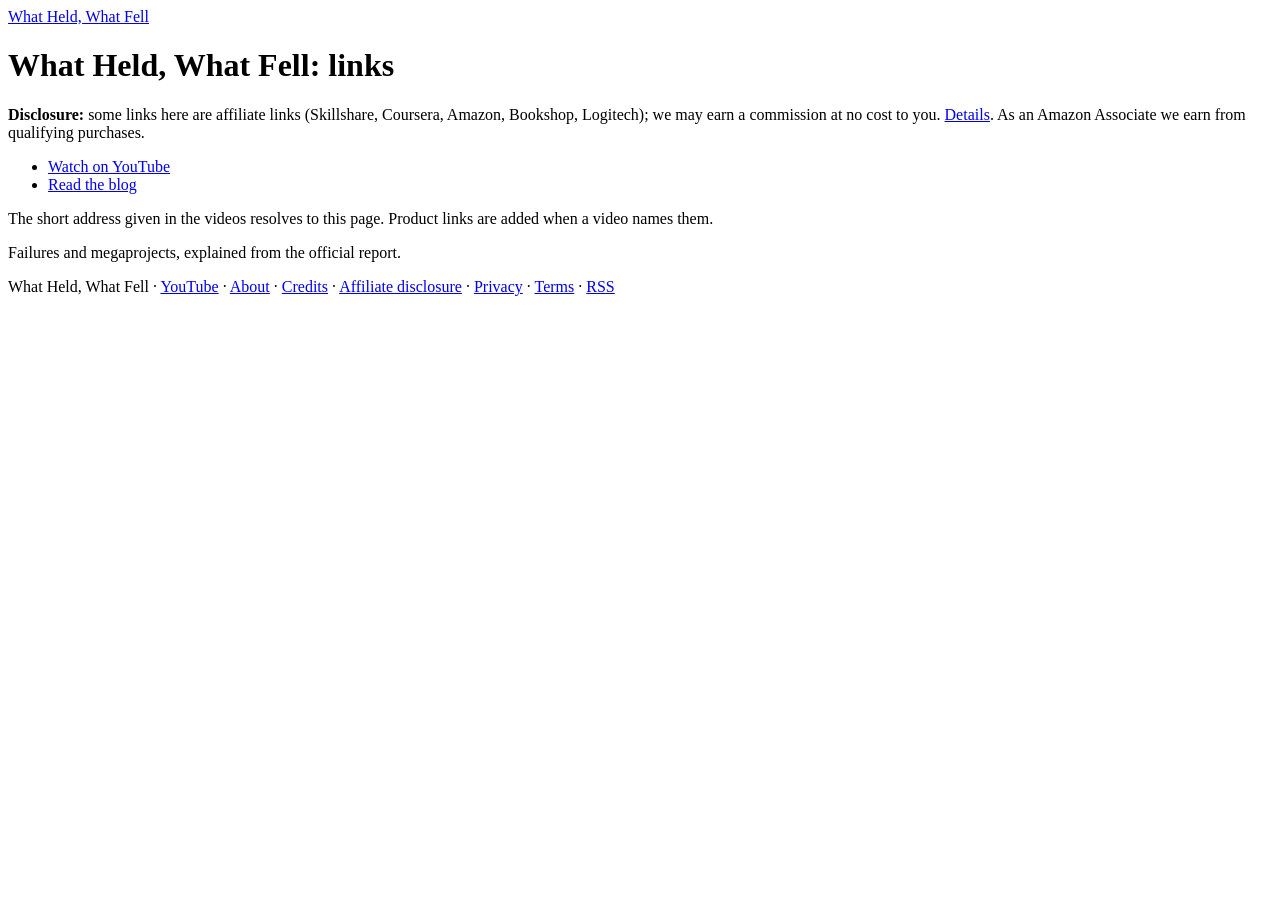
==== go/index.html @ d9c7eddd "Launch whatheldwhatfell.visionmediachannels.com" ====
<!doctype html>
<html lang="en">
<head>
<meta charset="utf-8">
<meta name="viewport" content="width=device-width, initial-scale=1">
<title>Links · What Held, What Fell</title>
<meta name="description" content="Every What Held, What Fell link in one place: channel, blog and the products named in the videos.">
<link rel="canonical" href="https://whatheldwhatfell.visionmediachannels.com/go/">
<meta property="og:site_name" content="What Held, What Fell">
<meta property="og:type" content="website">
<meta property="og:title" content="Links · What Held, What Fell">
<meta property="og:description" content="Every What Held, What Fell link in one place: channel, blog and the products named in the videos.">
<meta property="og:url" content="https://whatheldwhatfell.visionmediachannels.com/go/">
<meta property="og:image" content="https://whatheldwhatfell.visionmediachannels.com/images/site-header.png">
<meta name="twitter:card" content="summary_large_image">
<link rel="alternate" type="application/rss+xml" title="What Held, What Fell" href="https://whatheldwhatfell.visionmediachannels.com/feed.xml">
<link rel="icon" type="image/png" sizes="32x32" href="https://whatheldwhatfell.visionmediachannels.com/favicon-32.png">
<link rel="icon" type="image/png" sizes="512x512" href="https://whatheldwhatfell.visionmediachannels.com/favicon-512.png">
<link rel="preconnect" href="https://fonts.googleapis.com">
<link rel="preconnect" href="https://fonts.gstatic.com" crossorigin>
<link rel="stylesheet" href="https://fonts.googleapis.com/css2?family=Space+Grotesk:wght@400;700&amp;family=Roboto+Mono:wght@400;700&amp;display=swap">
<link rel="stylesheet" href="https://whatheldwhatfell.visionmediachannels.com/style.css">

</head>
<body>
<header class="site"><a href="https://whatheldwhatfell.visionmediachannels.com/">What Held, What Fell</a></header>
<main>
<h1>What Held, What Fell: links</h1><aside class="disclosure"><strong>Disclosure:</strong> some links here are affiliate links (Skillshare, Coursera, Amazon, Bookshop, Logitech); we may earn a commission at no cost to you. <a href="https://whatheldwhatfell.visionmediachannels.com/affiliate-disclosure/">Details</a>. As an Amazon Associate we earn from qualifying purchases.</aside><ul class="posts"><li><a href="https://www.youtube.com/@whatheldwhatfell">Watch on YouTube</a></li><li><a href="https://whatheldwhatfell.visionmediachannels.com/">Read the blog</a></li></ul><p class="meta">The short address given in the videos resolves to this page. Product links are added when a video names them.</p>
</main>
<footer><p>Failures and megaprojects, explained from the official report.</p><p>What Held, What Fell · <a href="https://www.youtube.com/@whatheldwhatfell">YouTube</a> · <a href="https://whatheldwhatfell.visionmediachannels.com/about/">About</a> · <a href="https://whatheldwhatfell.visionmediachannels.com/credits/">Credits</a> · <a href="https://whatheldwhatfell.visionmediachannels.com/affiliate-disclosure/">Affiliate disclosure</a> · <a href="https://whatheldwhatfell.visionmediachannels.com/privacy/">Privacy</a> · <a href="https://whatheldwhatfell.visionmediachannels.com/terms/">Terms</a> · <a href="https://whatheldwhatfell.visionmediachannels.com/feed.xml">RSS</a></p></footer>
</body>
</html>
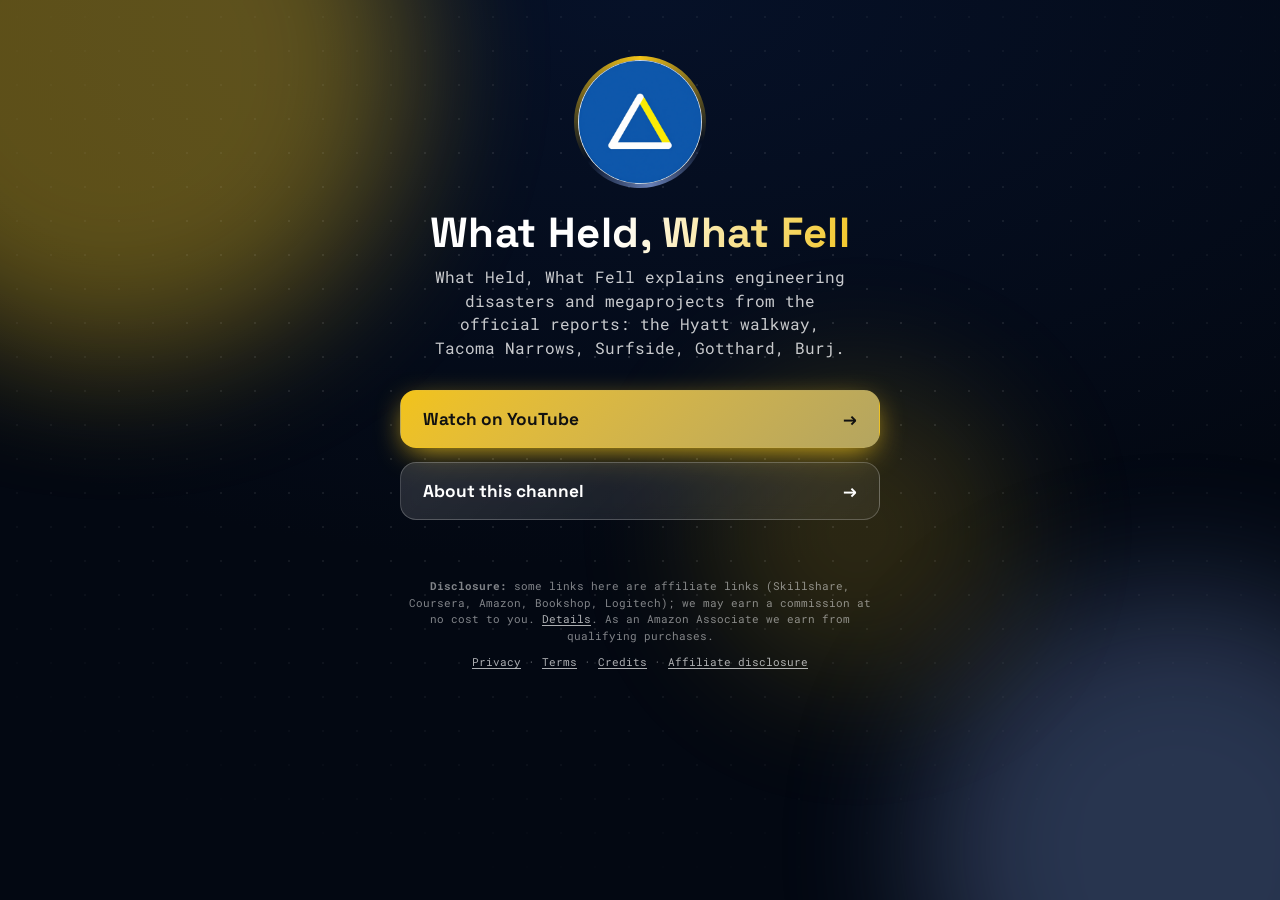
==== commit 786b64c7: "Animated link hub at host root" ====
--- a/go/index.html
+++ b/go/index.html
@@ -3,30 +3,76 @@
 <head>
 <meta charset="utf-8">
 <meta name="viewport" content="width=device-width, initial-scale=1">
-<title>Links · What Held, What Fell</title>
-<meta name="description" content="Every What Held, What Fell link in one place: channel, blog and the products named in the videos.">
-<link rel="canonical" href="https://whatheldwhatfell.visionmediachannels.com/go/">
+<title>What Held, What Fell · Links</title>
+<meta name="description" content="What Held, What Fell explains engineering disasters and megaprojects from the official reports: the Hyatt walkway, Tacoma Narrows, Surfside, Gotthard, Burj.">
+<link rel="canonical" href="https://whatheldwhatfell.visionmediachannels.com/">
 <meta property="og:site_name" content="What Held, What Fell">
 <meta property="og:type" content="website">
-<meta property="og:title" content="Links · What Held, What Fell">
-<meta property="og:description" content="Every What Held, What Fell link in one place: channel, blog and the products named in the videos.">
-<meta property="og:url" content="https://whatheldwhatfell.visionmediachannels.com/go/">
+<meta property="og:title" content="What Held, What Fell">
+<meta property="og:description" content="What Held, What Fell explains engineering disasters and megaprojects from the official reports: the Hyatt walkway, Tacoma Narrows, Surfside, Gotthard, Burj.">
+<meta property="og:url" content="https://whatheldwhatfell.visionmediachannels.com/">
 <meta property="og:image" content="https://whatheldwhatfell.visionmediachannels.com/images/site-header.png">
 <meta name="twitter:card" content="summary_large_image">
-<link rel="alternate" type="application/rss+xml" title="What Held, What Fell" href="https://whatheldwhatfell.visionmediachannels.com/feed.xml">
 <link rel="icon" type="image/png" sizes="32x32" href="https://whatheldwhatfell.visionmediachannels.com/favicon-32.png">
-<link rel="icon" type="image/png" sizes="512x512" href="https://whatheldwhatfell.visionmediachannels.com/favicon-512.png">
-<link rel="preconnect" href="https://fonts.googleapis.com">
-<link rel="preconnect" href="https://fonts.gstatic.com" crossorigin>
+<link rel="preconnect" href="https://fonts.googleapis.com"><link rel="preconnect" href="https://fonts.gstatic.com" crossorigin>
 <link rel="stylesheet" href="https://fonts.googleapis.com/css2?family=Space+Grotesk:wght@400;700&amp;family=Roboto+Mono:wght@400;700&amp;display=swap">
-<link rel="stylesheet" href="https://whatheldwhatfell.visionmediachannels.com/style.css">
-
+<style>
+:root{--bg:#061128;--bg2:#030812;--glow:#F2C319;--glow2:#6880b6;--head:'Space Grotesk',Georgia,serif;--body:'Roboto Mono',system-ui,sans-serif}
+*{box-sizing:border-box}html{-webkit-text-size-adjust:100%}
+body{margin:0;min-height:100vh;color:#fff;font:17px/1.5 var(--body);background:radial-gradient(120% 90% at 50% 0%,var(--bg) 0%,var(--bg2) 70%);overflow-x:hidden;position:relative}
+.orb{position:fixed;border-radius:50%;filter:blur(70px);opacity:.38;pointer-events:none;z-index:0;will-change:transform}
+.o1{width:46vmax;height:46vmax;background:var(--glow);top:-18vmax;left:-14vmax;animation:d1 22s ease-in-out infinite alternate}
+.o2{width:40vmax;height:40vmax;background:var(--glow2);bottom:-16vmax;right:-12vmax;animation:d2 26s ease-in-out infinite alternate}
+.o3{width:24vmax;height:24vmax;background:var(--glow);opacity:.18;top:42%;left:55%;animation:d3 30s ease-in-out infinite alternate}
+@keyframes d1{to{transform:translate(18vmax,12vmax) scale(1.2)}}
+@keyframes d2{to{transform:translate(-16vmax,-10vmax) scale(1.15)}}
+@keyframes d3{to{transform:translate(-30vmax,8vmax) scale(.8)}}
+.dots{position:fixed;inset:0;z-index:0;pointer-events:none;background-image:radial-gradient(rgba(255,255,255,.14) 1px,transparent 1.5px);background-size:34px 34px;mask-image:radial-gradient(70% 60% at 50% 40%,#000,transparent);animation:drift 40s linear infinite}
+@keyframes drift{to{background-position:34px 68px}}
+main{position:relative;z-index:1;max-width:520px;margin:0 auto;padding:56px 20px 28px;text-align:center}
+.ring{width:132px;height:132px;margin:0 auto 22px;border-radius:50%;padding:4px;position:relative;
+  background:conic-gradient(from 0deg,var(--glow),transparent 30%,var(--glow2),transparent 65%,var(--glow));animation:spin 7s linear infinite;
+  opacity:0;animation:spin 7s linear infinite,pop .9s .1s cubic-bezier(.2,.9,.3,1.3) forwards}
+.ring::after{content:"";position:absolute;inset:-14px;border-radius:50%;border:2px solid var(--glow);opacity:.0;animation:pulse 3.2s 1s ease-out infinite}
+.ring img,.ring .ph{width:100%;height:100%;border-radius:50%;display:block;object-fit:cover;background:var(--bg2);animation:unspin 7s linear infinite}
+.ring .ph{display:grid;place-items:center;font:700 44px var(--head)}
+@keyframes spin{to{transform:rotate(360deg)}}@keyframes unspin{to{transform:rotate(-360deg)}}
+@keyframes pulse{0%{transform:scale(.85);opacity:.55}100%{transform:scale(1.25);opacity:0}}
+@keyframes pop{from{opacity:0;transform:scale(.6) rotate(0)}to{opacity:1}}
+h1{font:700 clamp(30px,8vw,42px)/1.1 var(--head);margin:0 0 10px;letter-spacing:.01em;
+  background:linear-gradient(100deg,#fff 20%,var(--glow) 45%,#fff 70%);background-size:220% 100%;-webkit-background-clip:text;background-clip:text;color:transparent;
+  animation:shine 6s 1s ease-in-out infinite,up .8s .25s both}
+@keyframes shine{0%,100%{background-position:100% 0}50%{background-position:0 0}}
+.tag{margin:0 auto 30px;max-width:420px;color:rgba(255,255,255,.78);font-size:.98rem;animation:up .8s .4s both}
+@keyframes up{from{opacity:0;transform:translateY(18px)}to{opacity:1;transform:none}}
+.btns{display:grid;gap:14px}
+.btn{position:relative;display:flex;align-items:center;justify-content:space-between;gap:12px;padding:17px 22px;border-radius:16px;color:#fff;text-decoration:none;
+  font:700 1.08rem var(--head);background:linear-gradient(135deg,rgba(255,255,255,.14),rgba(255,255,255,.05));border:1px solid rgba(255,255,255,.22);
+  backdrop-filter:blur(8px);-webkit-backdrop-filter:blur(8px);overflow:hidden;opacity:0;animation:up .7s calc(.55s + var(--i)*.12s) both;
+  transition:transform .25s cubic-bezier(.2,.8,.3,1.2),border-color .25s,box-shadow .25s}
+.btn:first-child{background:linear-gradient(135deg,var(--glow),color-mix(in srgb,var(--glow) 55%,var(--glow2)));border-color:transparent;color:#111;box-shadow:0 8px 30px -8px var(--glow)}
+.btn::before{content:"";position:absolute;top:0;left:-70%;width:45%;height:100%;background:linear-gradient(100deg,transparent,rgba(255,255,255,.4),transparent);transform:skewX(-20deg);transition:left .7s}
+.btn:hover,.btn:focus-visible{transform:translateY(-4px) scale(1.02);border-color:var(--glow);box-shadow:0 14px 34px -10px var(--glow);outline:none}
+.btn:hover::before{left:130%}.btn i{font-style:normal;transition:transform .25s}.btn:hover i{transform:translateX(6px)}
+.btn:active{transform:scale(.98)}
+.btn:first-child::after{content:"";position:absolute;inset:0;border-radius:16px;box-shadow:0 0 0 0 var(--glow);animation:ping 2.6s 2s ease-out infinite}
+@keyframes ping{0%{box-shadow:0 0 0 0 color-mix(in srgb,var(--glow) 60%,transparent)}70%,100%{box-shadow:0 0 0 16px transparent}}
+footer{position:relative;z-index:1;max-width:520px;margin:0 auto;padding:30px 20px 36px;text-align:center;font-size:11px;line-height:1.5;color:rgba(255,255,255,.5);animation:up 1s 1.4s both}
+footer p{margin:0 0 10px}footer a{color:rgba(255,255,255,.68);text-decoration:underline;text-underline-offset:2px}footer a:hover{color:#fff}
+@media (prefers-reduced-motion:reduce){*,*::before,*::after{animation:none!important;transition:none!important}.btn,h1,.tag,.ring,footer{opacity:1!important}}
+</style>
 </head>
 <body>
-<header class="site"><a href="https://whatheldwhatfell.visionmediachannels.com/">What Held, What Fell</a></header>
+<div class="orb o1"></div><div class="orb o2"></div><div class="orb o3"></div><div class="dots"></div>
 <main>
-<h1>What Held, What Fell: links</h1><aside class="disclosure"><strong>Disclosure:</strong> some links here are affiliate links (Skillshare, Coursera, Amazon, Bookshop, Logitech); we may earn a commission at no cost to you. <a href="https://whatheldwhatfell.visionmediachannels.com/affiliate-disclosure/">Details</a>. As an Amazon Associate we earn from qualifying purchases.</aside><ul class="posts"><li><a href="https://www.youtube.com/@whatheldwhatfell">Watch on YouTube</a></li><li><a href="https://whatheldwhatfell.visionmediachannels.com/">Read the blog</a></li></ul><p class="meta">The short address given in the videos resolves to this page. Product links are added when a video names them.</p>
+<div class="ring"><img src="/images/avatar.png" alt="What Held, What Fell logo" width="360" height="360"></div>
+<h1>What Held, What Fell</h1>
+<p class="tag">What Held, What Fell explains engineering disasters and megaprojects from the official reports: the Hyatt walkway, Tacoma Narrows, Surfside, Gotthard, Burj.</p>
+<nav class="btns" aria-label="Links"><a class="btn" style="--i:0" href="https://www.youtube.com/@whatheldwhatfell"><span>Watch on YouTube</span><i aria-hidden="true">→</i></a><a class="btn" style="--i:1" href="https://whatheldwhatfell.visionmediachannels.com/about/"><span>About this channel</span><i aria-hidden="true">→</i></a></nav>
 </main>
-<footer><p>Failures and megaprojects, explained from the official report.</p><p>What Held, What Fell · <a href="https://www.youtube.com/@whatheldwhatfell">YouTube</a> · <a href="https://whatheldwhatfell.visionmediachannels.com/about/">About</a> · <a href="https://whatheldwhatfell.visionmediachannels.com/credits/">Credits</a> · <a href="https://whatheldwhatfell.visionmediachannels.com/affiliate-disclosure/">Affiliate disclosure</a> · <a href="https://whatheldwhatfell.visionmediachannels.com/privacy/">Privacy</a> · <a href="https://whatheldwhatfell.visionmediachannels.com/terms/">Terms</a> · <a href="https://whatheldwhatfell.visionmediachannels.com/feed.xml">RSS</a></p></footer>
+<footer>
+<p><strong>Disclosure:</strong> some links here are affiliate links (Skillshare, Coursera, Amazon, Bookshop, Logitech); we may earn a commission at no cost to you. <a href="https://whatheldwhatfell.visionmediachannels.com/affiliate-disclosure/">Details</a>. As an Amazon Associate we earn from qualifying purchases.</p>
+<p><a href="https://whatheldwhatfell.visionmediachannels.com/privacy/">Privacy</a> · <a href="https://whatheldwhatfell.visionmediachannels.com/terms/">Terms</a> · <a href="https://whatheldwhatfell.visionmediachannels.com/credits/">Credits</a> · <a href="https://whatheldwhatfell.visionmediachannels.com/affiliate-disclosure/">Affiliate disclosure</a></p>
+</footer>
 </body>
 </html>
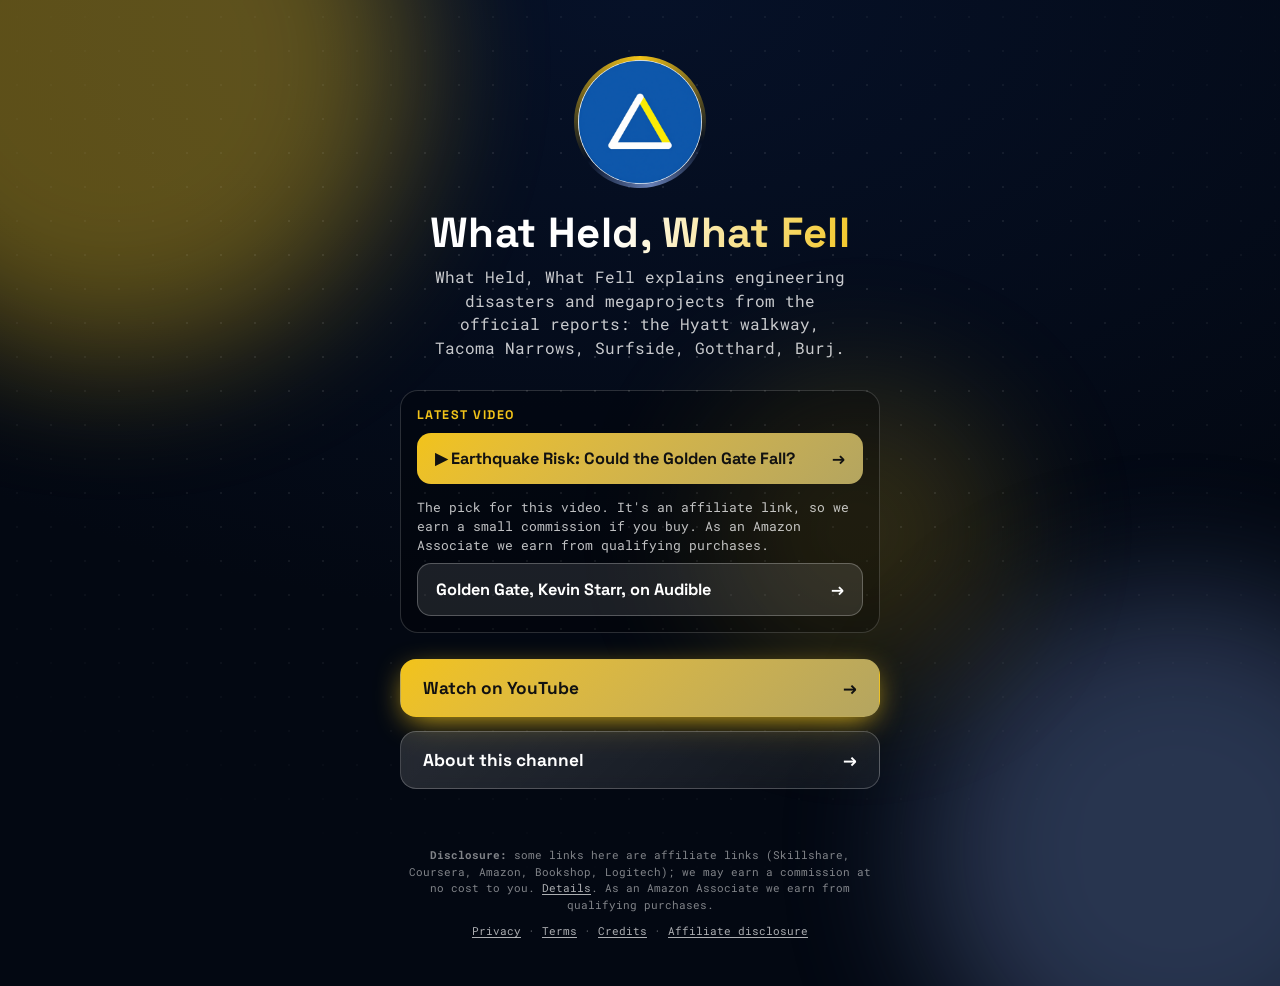
==== commit 4a1bc70f: "Link hub: latest public video and its one product at the top (owner OK 2026-11-25) Co-Authored-By: C" ====
--- a/go/index.html
+++ b/go/index.html
@@ -57,6 +57,13 @@
 .btn:active{transform:scale(.98)}
 .btn:first-child::after{content:"";position:absolute;inset:0;border-radius:16px;box-shadow:0 0 0 0 var(--glow);animation:ping 2.6s 2s ease-out infinite}
 @keyframes ping{0%{box-shadow:0 0 0 0 color-mix(in srgb,var(--glow) 60%,transparent)}70%,100%{box-shadow:0 0 0 16px transparent}}
+.latest{margin:0 0 26px;padding:16px;border-radius:18px;background:rgba(0,0,0,.28);border:1px solid rgba(255,255,255,.16);text-align:left;animation:up .8s .5s both}
+.kick{margin:0 0 10px;font:700 .78rem var(--head);letter-spacing:.12em;text-transform:uppercase;color:var(--glow)}
+.lbtn{display:flex;align-items:center;justify-content:space-between;gap:12px;padding:15px 18px;border-radius:14px;text-decoration:none;font:700 1.02rem var(--head);
+  color:#111;background:linear-gradient(135deg,var(--glow),color-mix(in srgb,var(--glow) 55%,var(--glow2)));transition:transform .25s}
+.lbtn:hover,.lbtn:focus-visible{transform:translateY(-3px);outline:none}.lbtn i{font-style:normal}
+.lbtn.prod{color:#fff;background:rgba(255,255,255,.1);border:1px solid rgba(255,255,255,.25)}
+.pdisc{margin:14px 0 8px;font-size:.82rem;line-height:1.45;color:rgba(255,255,255,.75)}
 footer{position:relative;z-index:1;max-width:520px;margin:0 auto;padding:30px 20px 36px;text-align:center;font-size:11px;line-height:1.5;color:rgba(255,255,255,.5);animation:up 1s 1.4s both}
 footer p{margin:0 0 10px}footer a{color:rgba(255,255,255,.68);text-decoration:underline;text-underline-offset:2px}footer a:hover{color:#fff}
 @media (prefers-reduced-motion:reduce){*,*::before,*::after{animation:none!important;transition:none!important}.btn,h1,.tag,.ring,footer{opacity:1!important}}
@@ -68,6 +75,7 @@
 <div class="ring"><img src="/images/avatar.png" alt="What Held, What Fell logo" width="360" height="360"></div>
 <h1>What Held, What Fell</h1>
 <p class="tag">What Held, What Fell explains engineering disasters and megaprojects from the official reports: the Hyatt walkway, Tacoma Narrows, Surfside, Gotthard, Burj.</p>
+<section class="latest" aria-label="Latest video"><p class="kick">Latest video</p><a class="lbtn" href="https://www.youtube.com/watch?v=nz_PQchvws0"><span>▶ Earthquake Risk: Could the Golden Gate Fall?</span><i aria-hidden="true">→</i></a><p class="pdisc">The pick for this video. It's an affiliate link, so we earn a small commission if you buy. As an Amazon Associate we earn from qualifying purchases.</p><a class="lbtn prod" rel="sponsored noopener" href="https://www.amazon.com/dp/B00BRMZ5Y6?tag=vm-held-20"><span>Golden Gate, Kevin Starr, on Audible</span><i aria-hidden="true">→</i></a></section>
 <nav class="btns" aria-label="Links"><a class="btn" style="--i:0" href="https://www.youtube.com/@whatheldwhatfell"><span>Watch on YouTube</span><i aria-hidden="true">→</i></a><a class="btn" style="--i:1" href="https://whatheldwhatfell.visionmediachannels.com/about/"><span>About this channel</span><i aria-hidden="true">→</i></a></nav>
 </main>
 <footer>
